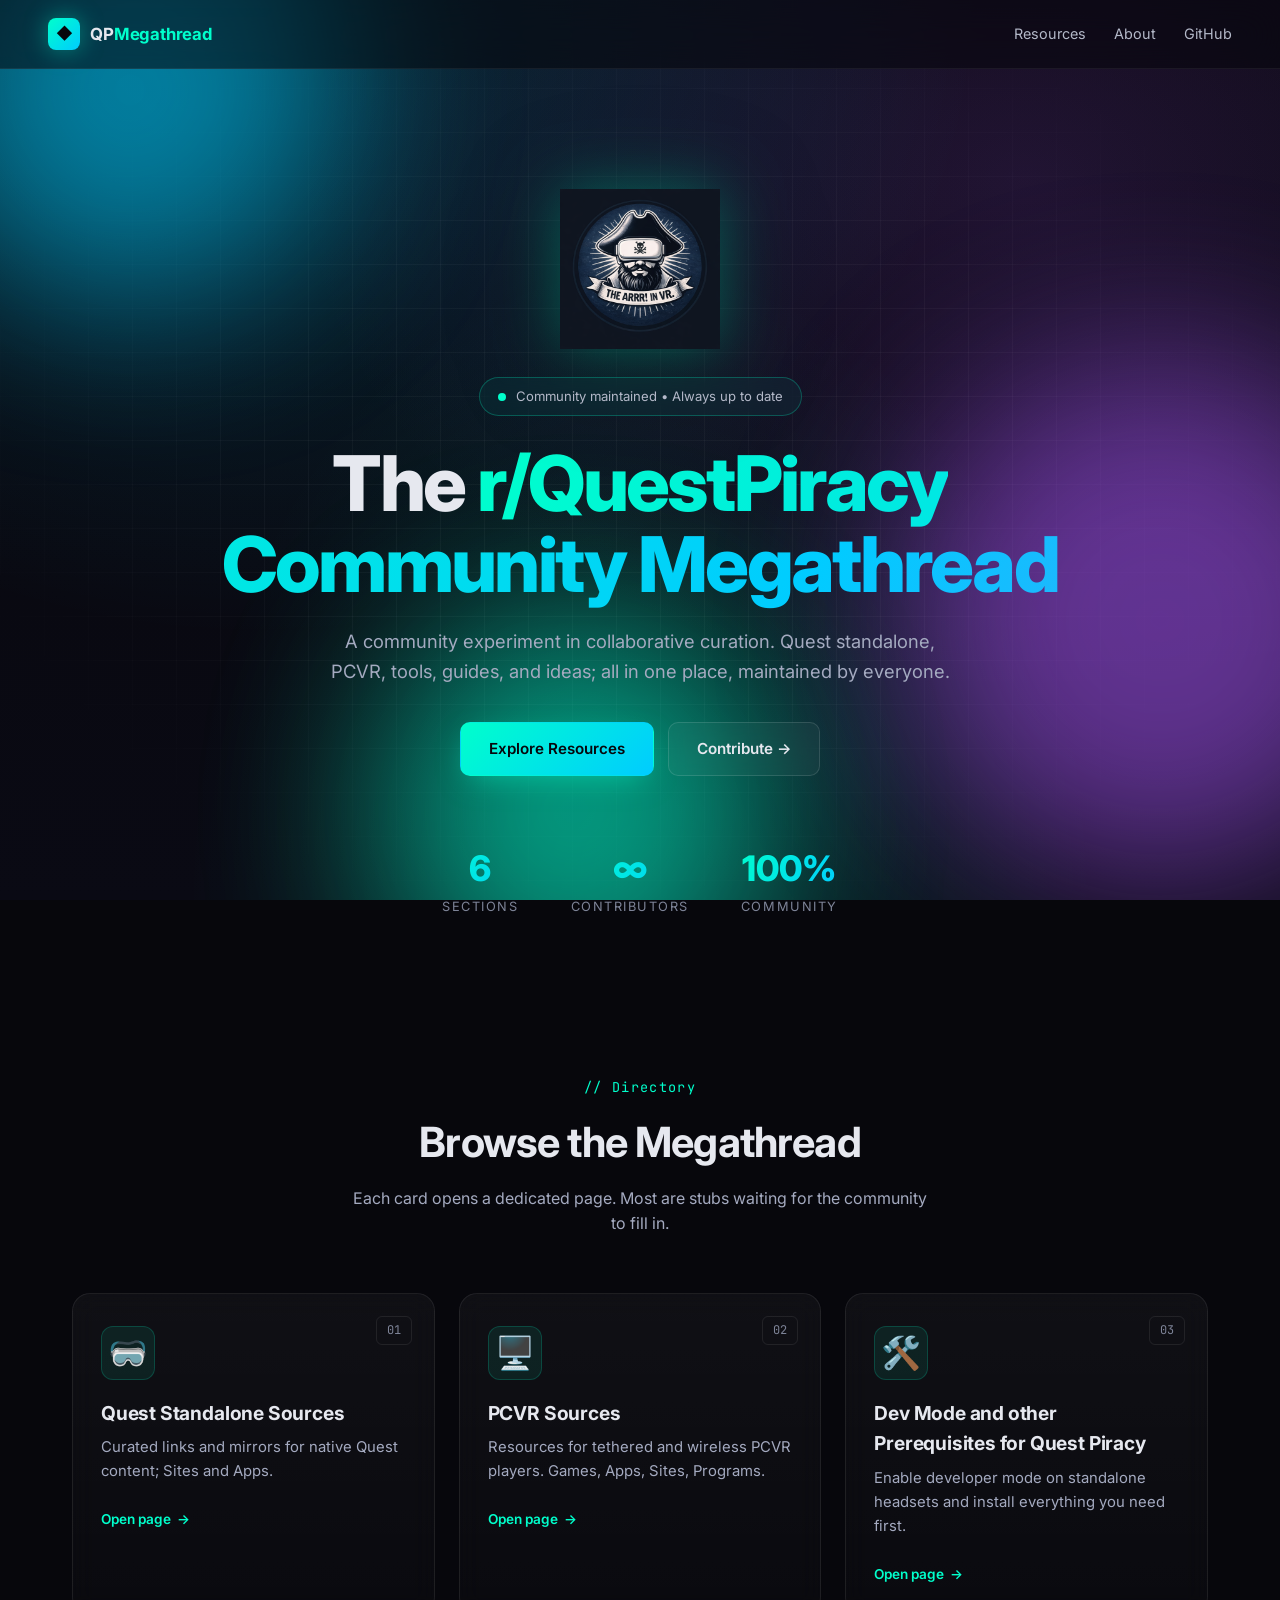
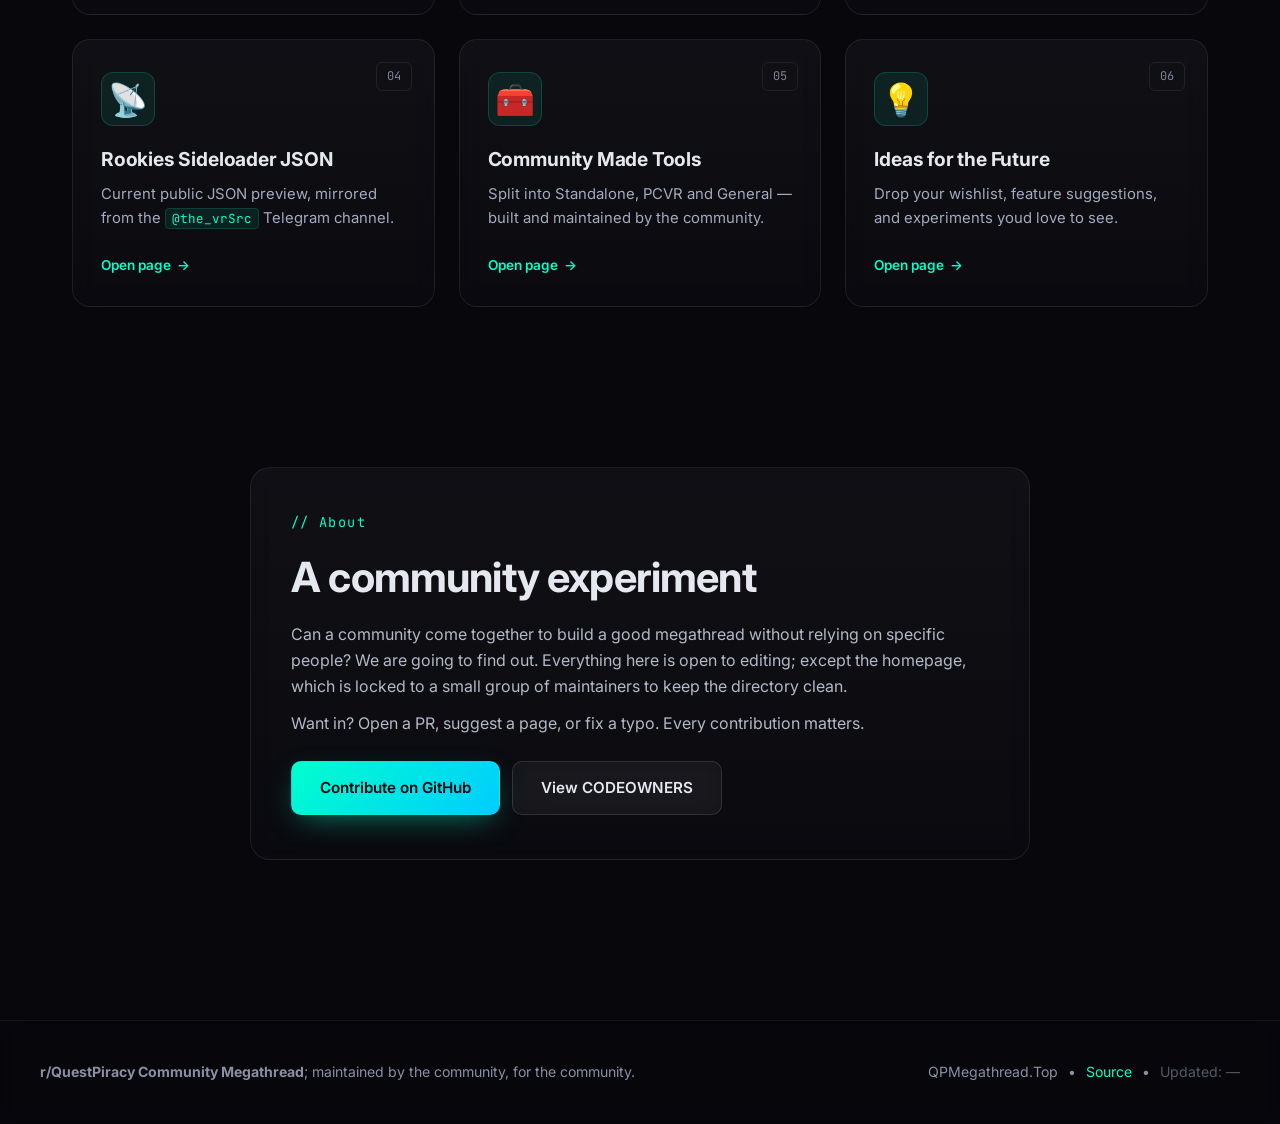
==== index.html @ a5ccd973 "Restore spinning brand icon, move logo to hero - Keep the ◆ brand-icon in the navbar across all page" ====
<!DOCTYPE html>
<html lang="en">
<head>
    <meta charset="UTF-8">
    <meta name="viewport" content="width=device-width, initial-scale=1.0">
    <title>r/QuestPiracy Community Megathread</title>
    <meta name="description" content="A community-maintained r/QuestPiracy megathread for Quest VR headets; Standalone, PCVR resources, tools, and guides.">
    <link rel="icon" type="image/x-icon" href="assets/images/favicon.ico">
    <link rel="apple-touch-icon" href="assets/images/logo.png">
    <link rel="preconnect" href="https://fonts.googleapis.com">
    <link rel="preconnect" href="https://fonts.gstatic.com" crossorigin>
    <link href="https://fonts.googleapis.com/css2?family=Inter:wght@300;400;500;600;700;800&family=JetBrains+Mono:wght@400;600&display=swap" rel="stylesheet">
    <link rel="stylesheet" href="assets/css/style.css">
</head>
<body>

<!-- Animated background -->
<div class="bg-gradient"></div>
<div class="bg-grid"></div>
<div class="bg-orbs">
    <div class="orb orb-1"></div>
    <div class="orb orb-2"></div>
    <div class="orb orb-3"></div>
</div>

<!-- Navbar -->
<nav class="navbar">
    <a href="index.html" class="brand">
        <span class="brand-icon">◆</span>
        <span class="brand-text">QP<span class="brand-accent">Megathread</span></span>
    </a>
    <div class="nav-links">
        <a href="#resources">Resources</a>
        <a href="#about">About</a>
        <a href="https://github.com/KaladinDMP/QP-Megathread" target="_blank" rel="noopener">GitHub</a>
    </div>
</nav>

<!-- Hero -->
<header class="hero">
    <div class="hero-logo-wrap">
        <img src="assets/images/logo.png" alt="QP Megathread logo" class="hero-logo">
    </div>
    <div class="hero-badge">
        <span class="pulse-dot"></span>
        Community maintained &bull; Always up to date
    </div>
    <h1 class="hero-title">
        The <span class="gradient-text">r/QuestPiracy Community Megathread</span>
    </h1>
    <p class="hero-sub">
        A community experiment in collaborative curation. Quest standalone, PCVR, tools, guides, and ideas; all in one place, maintained by everyone.
    </p>
    <div class="hero-cta">
        <a href="#resources" class="btn btn-primary">Explore Resources</a>
        <a href="https://github.com/KaladinDMP/QP-Megathread" target="_blank" rel="noopener" class="btn btn-ghost">Contribute →</a>
    </div>
    <div class="hero-stats">
        <div class="stat"><div class="stat-num">6</div><div class="stat-label">Sections</div></div>
        <div class="stat"><div class="stat-num">∞</div><div class="stat-label">Contributors</div></div>
        <div class="stat"><div class="stat-num">100%</div><div class="stat-label">Community</div></div>
    </div>
</header>

<!-- Resources grid -->
<section id="resources" class="section">
    <div class="section-head">
        <div class="section-kicker">// Directory</div>
        <h2 class="section-title">Browse the Megathread</h2>
        <p class="section-sub">Each card opens a dedicated page. Most are stubs waiting for the community to fill in.</p>
    </div>

    <div class="card-grid">
        <a href="pages/quest-standalone.html" class="card" style="--i:1">
            <div class="card-glow"></div>
            <div class="card-icon">🥽</div>
            <div class="card-tag">01</div>
            <h3 class="card-title">Quest Standalone Sources</h3>
            <p class="card-desc">Curated links and mirrors for native Quest content; Sites and Apps.</p>
            <div class="card-cta">Open page <span class="arrow">→</span></div>
        </a>

        <a href="pages/pcvr.html" class="card" style="--i:2">
            <div class="card-glow"></div>
            <div class="card-icon">🖥️</div>
            <div class="card-tag">02</div>
            <h3 class="card-title">PCVR Sources</h3>
            <p class="card-desc">Resources for tethered and wireless PCVR players. Games, Apps, Sites, Programs.</p>
            <div class="card-cta">Open page <span class="arrow">→</span></div>
        </a>

        <a href="pages/dev-mode.html" class="card" style="--i:3">
            <div class="card-glow"></div>
            <div class="card-icon">🛠️</div>
            <div class="card-tag">03</div>
            <h3 class="card-title">Dev Mode and other Prerequisites for Quest Piracy</h3>
            <p class="card-desc">Enable developer mode on standalone headsets and install everything you need first.</p>
            <div class="card-cta">Open page <span class="arrow">→</span></div>
        </a>

        <a href="pages/rookies-json.html" class="card" style="--i:4">
            <div class="card-glow"></div>
            <div class="card-icon">📡</div>
            <div class="card-tag">04</div>
            <h3 class="card-title">Rookies Sideloader JSON</h3>
            <p class="card-desc">Current public JSON preview, mirrored from the <code>@the_vrSrc</code> Telegram channel.</p>
            <div class="card-cta">Open page <span class="arrow">→</span></div>
        </a>

        <a href="pages/tools.html" class="card" style="--i:5">
            <div class="card-glow"></div>
            <div class="card-icon">🧰</div>
            <div class="card-tag">05</div>
            <h3 class="card-title">Community Made Tools</h3>
            <p class="card-desc">Split into Standalone, PCVR and General &mdash; built and maintained by the community.</p>
            <div class="card-cta">Open page <span class="arrow">→</span></div>
        </a>

        <a href="pages/ideas.html" class="card" style="--i:6">
            <div class="card-glow"></div>
            <div class="card-icon">💡</div>
            <div class="card-tag">06</div>
            <h3 class="card-title">Ideas for the Future</h3>
            <p class="card-desc">Drop your wishlist, feature suggestions, and experiments youd love to see.</p>
            <div class="card-cta">Open page <span class="arrow">→</span></div>
        </a>
    </div>
</section>

<!-- About -->
<section id="about" class="section">
    <div class="about-wrap">
        <div class="about-card">
            <div class="section-kicker">// About</div>
            <h2 class="section-title">A community experiment</h2>
            <p>
                Can a community come together to build a good megathread without relying on specific people? We are going to find out.
                Everything here is open to editing; except the homepage, which is locked to a small group of maintainers to keep the directory clean.
            </p>
            <p>
                Want in? Open a PR, suggest a page, or fix a typo. Every contribution matters.
            </p>
            <div class="about-actions">
                <a href="https://github.com/KaladinDMP/QP-Megathread" target="_blank" rel="noopener" class="btn btn-primary">Contribute on GitHub</a>
                <a href="https://github.com/KaladinDMP/QP-Megathread/blob/main/.github/CODEOWNERS" target="_blank" rel="noopener" class="btn btn-ghost">View CODEOWNERS</a>
            </div>
        </div>
    </div>
</section>

<footer class="footer">
    <div class="footer-inner">
        <div>
            <strong>r/QuestPiracy Community Megathread</strong>; maintained by the community, for the community.
        </div>
        <div class="footer-meta">
            <span>QPMegathread.Top</span>
            <span>&bull;</span>
            <a href="https://github.com/KaladinDMP/QP-Megathread" target="_blank" rel="noopener">Source</a>
            <span>&bull;</span>
            <span id="last-updated" style="opacity:0.6;">Updated: —</span>
        </div>
    </div>
</footer>

<script src="assets/js/main.js"></script>
</body>
</html>
---- assets/css/style.css ----
/* ---------- Reset & base ---------- */
*,*::before,*::after { box-sizing: border-box; }
html { scroll-behavior: smooth; }
body {
    margin: 0;
    font-family: 'Inter', system-ui, -apple-system, sans-serif;
    background: #07070c;
    color: #e6e8ef;
    line-height: 1.6;
    overflow-x: hidden;
    min-height: 100vh;
}

code {
    font-family: 'JetBrains Mono', ui-monospace, monospace;
    background: rgba(0, 255, 204, 0.08);
    color: #00ffcc;
    padding: 1px 6px;
    border-radius: 4px;
    font-size: 0.85em;
    border: 1px solid rgba(0, 255, 204, 0.15);
}

a { color: inherit; text-decoration: none; }

/* ---------- Background ---------- */
.bg-gradient {
    position: fixed;
    inset: 0;
    z-index: -3;
    background:
        radial-gradient(ellipse at 20% 0%, rgba(0, 204, 255, 0.18), transparent 50%),
        radial-gradient(ellipse at 80% 20%, rgba(168, 85, 247, 0.16), transparent 50%),
        radial-gradient(ellipse at 50% 100%, rgba(0, 255, 204, 0.14), transparent 50%),
        linear-gradient(180deg, #07070c 0%, #0a0a14 100%);
    animation: bg-shift 18s ease-in-out infinite alternate;
}

@keyframes bg-shift {
    0%   { background-position: 0% 0%, 100% 0%, 50% 100%, 0 0; }
    100% { background-position: 10% 10%, 90% 15%, 55% 95%, 0 0; }
}

.bg-grid {
    position: fixed;
    inset: 0;
    z-index: -2;
    background-image:
        linear-gradient(rgba(255,255,255,0.035) 1px, transparent 1px),
        linear-gradient(90deg, rgba(255,255,255,0.035) 1px, transparent 1px);
    background-size: 44px 44px;
    mask-image: radial-gradient(ellipse at center, black 40%, transparent 80%);
    -webkit-mask-image: radial-gradient(ellipse at center, black 40%, transparent 80%);
}

.bg-orbs { position: fixed; inset: 0; z-index: -1; pointer-events: none; overflow: hidden; }
.orb {
    position: absolute;
    border-radius: 50%;
    filter: blur(90px);
    opacity: 0.55;
    will-change: transform;
}
.orb-1 { width: 420px; height: 420px; top: -120px; left: -80px; background: #00ccff; animation: float 14s ease-in-out infinite; }
.orb-2 { width: 520px; height: 520px; top: 40%;    right: -140px; background: #a855f7; animation: float 17s ease-in-out infinite reverse; }
.orb-3 { width: 380px; height: 380px; bottom: -100px; left: 30%;  background: #00ffcc; animation: float 20s ease-in-out infinite; }

@keyframes float {
    0%,100% { transform: translate(0,0) scale(1); }
    50%     { transform: translate(40px,-30px) scale(1.08); }
}

/* ---------- Navbar ---------- */
.navbar {
    position: sticky;
    top: 0;
    z-index: 50;
    display: flex;
    align-items: center;
    justify-content: space-between;
    padding: 18px 48px;
    backdrop-filter: blur(18px);
    -webkit-backdrop-filter: blur(18px);
    background: rgba(7, 7, 12, 0.55);
    border-bottom: 1px solid rgba(255,255,255,0.06);
    animation: slide-down 0.8s ease-out;
}

@keyframes slide-down {
    from { transform: translateY(-100%); opacity: 0; }
    to   { transform: translateY(0);     opacity: 1; }
}

.brand {
    display: flex;
    align-items: center;
    gap: 10px;
    font-weight: 700;
    font-size: 1.05rem;
    letter-spacing: -0.01em;
}
.brand-icon {
    display: inline-flex;
    align-items: center;
    justify-content: center;
    width: 32px; height: 32px;
    background: linear-gradient(135deg, #00ffcc, #00ccff);
    color: #07070c;
    border-radius: 8px;
    font-size: 16px;
    box-shadow: 0 0 24px rgba(0, 255, 204, 0.4);
    animation: spin-slow 12s linear infinite;
}
@keyframes spin-slow { from { transform: rotate(0deg); } to { transform: rotate(360deg); } }

/* Hero logo (big, centred, floating above the title) */
.hero-logo-wrap {
    display: flex;
    justify-content: center;
    margin-bottom: 28px;
    animation: fade-up 1s ease-out;
}
.hero-logo {
    width: clamp(110px, 18vw, 160px);
    height: auto;
    object-fit: contain;
    filter:
        drop-shadow(0 0 32px rgba(0, 255, 204, 0.35))
        drop-shadow(0 12px 40px rgba(0, 0, 0, 0.5));
    animation: hero-float 6s ease-in-out infinite;
    transition: transform 0.5s ease, filter 0.5s ease;
}
.hero-logo:hover {
    transform: scale(1.06) rotate(-2deg);
    filter:
        drop-shadow(0 0 48px rgba(0, 255, 204, 0.55))
        drop-shadow(0 16px 48px rgba(0, 0, 0, 0.55));
}
@keyframes hero-float {
    0%,100% { transform: translateY(0); }
    50%     { transform: translateY(-10px); }
}

.brand-accent { color: #00ffcc; }

.nav-links { display: flex; gap: 28px; }
.nav-links a {
    font-size: 0.9rem;
    color: #b4b9c9;
    position: relative;
    transition: color 0.25s ease;
}
.nav-links a::after {
    content: '';
    position: absolute;
    left: 0; bottom: -4px;
    width: 0; height: 2px;
    background: linear-gradient(90deg, #00ffcc, #00ccff);
    transition: width 0.3s ease;
}
.nav-links a:hover { color: #fff; }
.nav-links a:hover::after { width: 100%; }

/* ---------- Hero ---------- */
.hero {
    max-width: 1040px;
    margin: 0 auto;
    padding: 120px 32px 80px;
    text-align: center;
    animation: fade-up 1s ease-out;
}

@keyframes fade-up {
    from { opacity: 0; transform: translateY(30px); }
    to   { opacity: 1; transform: translateY(0); }
}

.hero-badge {
    display: inline-flex;
    align-items: center;
    gap: 10px;
    padding: 8px 18px;
    border: 1px solid rgba(0, 255, 204, 0.25);
    border-radius: 999px;
    font-size: 0.82rem;
    color: #b4b9c9;
    background: rgba(0, 255, 204, 0.05);
    margin-bottom: 28px;
    backdrop-filter: blur(10px);
}
.pulse-dot {
    width: 8px; height: 8px;
    border-radius: 50%;
    background: #00ffcc;
    box-shadow: 0 0 0 0 rgba(0, 255, 204, 0.7);
    animation: pulse 2s infinite;
}
@keyframes pulse {
    0%   { box-shadow: 0 0 0 0   rgba(0, 255, 204, 0.7); }
    70%  { box-shadow: 0 0 0 12px rgba(0, 255, 204, 0); }
    100% { box-shadow: 0 0 0 0   rgba(0, 255, 204, 0); }
}

.hero-title {
    font-size: clamp(2.6rem, 6vw, 4.8rem);
    font-weight: 800;
    letter-spacing: -0.035em;
    line-height: 1.05;
    margin: 0 0 22px;
}
.gradient-text {
    background: linear-gradient(120deg, #00ffcc 0%, #00ccff 40%, #a855f7 100%);
    background-size: 200% 200%;
    -webkit-background-clip: text;
    background-clip: text;
    color: transparent;
    animation: gradient-shift 6s ease-in-out infinite;
}
@keyframes gradient-shift {
    0%,100% { background-position: 0% 50%; }
    50%     { background-position: 100% 50%; }
}

.hero-sub {
    font-size: 1.15rem;
    color: #a4aac0;
    max-width: 640px;
    margin: 0 auto 36px;
}

.hero-cta {
    display: flex;
    gap: 14px;
    justify-content: center;
    flex-wrap: wrap;
    margin-bottom: 64px;
}

.btn {
    display: inline-flex;
    align-items: center;
    gap: 8px;
    padding: 14px 28px;
    border-radius: 10px;
    font-weight: 600;
    font-size: 0.95rem;
    transition: transform 0.25s ease, box-shadow 0.25s ease, background 0.25s ease;
    cursor: pointer;
    border: 1px solid transparent;
}
.btn-primary {
    background: linear-gradient(135deg, #00ffcc, #00ccff);
    color: #07070c;
    box-shadow: 0 10px 30px -10px rgba(0, 255, 204, 0.5);
}
.btn-primary:hover { transform: translateY(-2px); box-shadow: 0 18px 44px -10px rgba(0, 255, 204, 0.65); }
.btn-ghost {
    background: rgba(255,255,255,0.04);
    color: #e6e8ef;
    border-color: rgba(255,255,255,0.12);
    backdrop-filter: blur(10px);
}
.btn-ghost:hover { background: rgba(255,255,255,0.08); transform: translateY(-2px); }

.hero-stats {
    display: flex;
    justify-content: center;
    gap: 52px;
    flex-wrap: wrap;
}
.stat-num {
    font-size: 2.2rem;
    font-weight: 800;
    background: linear-gradient(120deg, #00ffcc, #00ccff);
    -webkit-background-clip: text;
    background-clip: text;
    color: transparent;
}
.stat-label {
    font-size: 0.8rem;
    color: #7e8498;
    text-transform: uppercase;
    letter-spacing: 0.12em;
}

/* ---------- Sections ---------- */
.section {
    max-width: 1200px;
    margin: 0 auto;
    padding: 80px 32px;
}
.section-head { text-align: center; margin-bottom: 56px; }
.section-kicker {
    font-family: 'JetBrains Mono', monospace;
    color: #00ffcc;
    font-size: 0.85rem;
    letter-spacing: 0.1em;
    margin-bottom: 10px;
}
.section-title {
    font-size: clamp(1.8rem, 3.5vw, 2.6rem);
    font-weight: 700;
    letter-spacing: -0.02em;
    margin: 0 0 10px;
}
.section-sub {
    color: #a4aac0;
    max-width: 580px;
    margin: 0 auto;
}

/* ---------- Card grid ---------- */
.card-grid {
    display: grid;
    grid-template-columns: repeat(auto-fit, minmax(300px, 1fr));
    gap: 24px;
}

.card {
    position: relative;
    padding: 32px 28px 28px;
    border-radius: 18px;
    background: linear-gradient(180deg, rgba(255,255,255,0.04), rgba(255,255,255,0.015));
    border: 1px solid rgba(255,255,255,0.08);
    overflow: hidden;
    transition: transform 0.4s cubic-bezier(.2,.8,.2,1), border-color 0.3s ease;
    opacity: 0;
    transform: translateY(24px);
    animation: card-in 0.7s cubic-bezier(.2,.8,.2,1) forwards;
    animation-delay: calc(var(--i, 1) * 80ms);
    backdrop-filter: blur(12px);
}
@keyframes card-in { to { opacity: 1; transform: translateY(0); } }

.card::before {
    content: '';
    position: absolute;
    inset: 0;
    padding: 1px;
    border-radius: inherit;
    background: linear-gradient(135deg, rgba(0,255,204,0.4), transparent 40%, rgba(168,85,247,0.4));
    -webkit-mask: linear-gradient(#fff 0 0) content-box, linear-gradient(#fff 0 0);
    mask: linear-gradient(#fff 0 0) content-box, linear-gradient(#fff 0 0);
    -webkit-mask-composite: xor;
    mask-composite: exclude;
    opacity: 0;
    transition: opacity 0.3s ease;
    pointer-events: none;
}
.card:hover { transform: translateY(-6px); }
.card:hover::before { opacity: 1; }

.card-glow {
    position: absolute;
    top: -60%; left: -60%;
    width: 220%; height: 220%;
    background: radial-gradient(circle, rgba(0, 255, 204, 0.12), transparent 40%);
    opacity: 0;
    transition: opacity 0.4s ease;
    pointer-events: none;
}
.card:hover .card-glow { opacity: 1; }

.card-icon {
    font-size: 2rem;
    margin-bottom: 18px;
    display: inline-flex;
    align-items: center;
    justify-content: center;
    width: 54px; height: 54px;
    border-radius: 12px;
    background: rgba(0, 255, 204, 0.08);
    border: 1px solid rgba(0, 255, 204, 0.18);
    transition: transform 0.4s ease;
}
.card:hover .card-icon { transform: rotate(-5deg) scale(1.05); }

.card-tag {
    position: absolute;
    top: 22px; right: 22px;
    font-family: 'JetBrains Mono', monospace;
    font-size: 0.75rem;
    color: #7e8498;
    padding: 4px 10px;
    border: 1px solid rgba(255,255,255,0.08);
    border-radius: 6px;
}

.card-title {
    font-size: 1.2rem;
    font-weight: 700;
    margin: 0 0 8px;
    letter-spacing: -0.01em;
}
.card-desc {
    color: #a4aac0;
    font-size: 0.93rem;
    margin: 0 0 22px;
    min-height: 46px;
}
.card-cta {
    font-size: 0.85rem;
    font-weight: 600;
    color: #00ffcc;
    display: inline-flex;
    align-items: center;
    gap: 6px;
}
.arrow { transition: transform 0.3s ease; display: inline-block; }
.card:hover .arrow { transform: translateX(5px); }

/* ---------- About ---------- */
.about-wrap { display: flex; justify-content: center; }
.about-card {
    max-width: 780px;
    padding: 44px 40px;
    border-radius: 20px;
    background: linear-gradient(180deg, rgba(255,255,255,0.04), rgba(255,255,255,0.015));
    border: 1px solid rgba(255,255,255,0.08);
    backdrop-filter: blur(12px);
}
.about-card p { color: #b4b9c9; margin: 12px 0; }
.about-actions { display: flex; gap: 12px; flex-wrap: wrap; margin-top: 24px; }

/* ---------- Footer ---------- */
.footer {
    margin-top: 80px;
    padding: 40px 32px;
    border-top: 1px solid rgba(255,255,255,0.06);
    background: rgba(7,7,12,0.4);
    backdrop-filter: blur(8px);
}
.footer-inner {
    max-width: 1200px;
    margin: 0 auto;
    display: flex;
    justify-content: space-between;
    gap: 20px;
    flex-wrap: wrap;
    color: #8a90a4;
    font-size: 0.88rem;
}
.footer-meta { display: flex; gap: 10px; }
.footer-meta a { color: #00ffcc; }
.footer-meta a:hover { text-decoration: underline; }

/* ---------- Page template (subpages) ---------- */
.page-hero {
    max-width: 900px;
    margin: 0 auto;
    padding: 100px 32px 40px;
    text-align: center;
    animation: fade-up 0.8s ease-out;
}
.page-hero h1 {
    font-size: clamp(2.2rem, 5vw, 3.6rem);
    font-weight: 800;
    letter-spacing: -0.03em;
    margin: 14px 0 16px;
}
.page-hero p { color: #a4aac0; max-width: 640px; margin: 0 auto; font-size: 1.05rem; }

.breadcrumb {
    display: inline-flex;
    gap: 8px;
    font-size: 0.82rem;
    color: #7e8498;
    font-family: 'JetBrains Mono', monospace;
}
.breadcrumb a { color: #00ffcc; }
.breadcrumb a:hover { text-decoration: underline; }

.placeholder {
    max-width: 900px;
    margin: 20px auto 80px;
    padding: 0 32px;
}
.placeholder-box {
    border: 1px dashed rgba(255,255,255,0.14);
    border-radius: 16px;
    padding: 48px 32px;
    text-align: center;
    background: rgba(255,255,255,0.02);
    color: #8a90a4;
}
.placeholder-box strong { color: #e6e8ef; display: block; margin-bottom: 8px; font-size: 1.1rem; }

.subnav {
    display: flex;
    gap: 10px;
    flex-wrap: wrap;
    justify-content: center;
    margin: 16px 0 40px;
}
.subnav a {
    padding: 8px 16px;
    border-radius: 8px;
    font-size: 0.85rem;
    background: rgba(255,255,255,0.04);
    border: 1px solid rgba(255,255,255,0.08);
    color: #b4b9c9;
    transition: all 0.25s ease;
}
.subnav a:hover { background: rgba(0,255,204,0.08); border-color: rgba(0,255,204,0.3); color: #fff; }

/* ---------- Telegram embed (rookies page) ---------- */
.tg-wrap {
    max-width: 900px;
    margin: 0 auto 80px;
    padding: 0 32px;
}
.tg-frame {
    width: 100%;
    height: 620px;
    border-radius: 16px;
    border: 1px solid rgba(255,255,255,0.08);
    background: #17212b;
    overflow: hidden;
}
.tg-frame iframe { width: 100%; height: 100%; border: 0; }
.tg-note {
    color: #8a90a4;
    font-size: 0.85rem;
    text-align: center;
    margin-top: 16px;
}

/* ---------- Responsive ---------- */
@media (max-width: 720px) {
    .navbar { padding: 14px 20px; }
    .nav-links { gap: 18px; }
    .nav-links a:nth-child(1) { display: none; }
    .hero { padding: 80px 20px 60px; }
    .hero-stats { gap: 36px; }
    .section { padding: 60px 20px; }
    .about-card { padding: 32px 24px; }
}

@media (prefers-reduced-motion: reduce) {
    *, *::before, *::after {
        animation-duration: 0.01ms !important;
        animation-iteration-count: 1 !important;
        transition-duration: 0.01ms !important;
    }
}
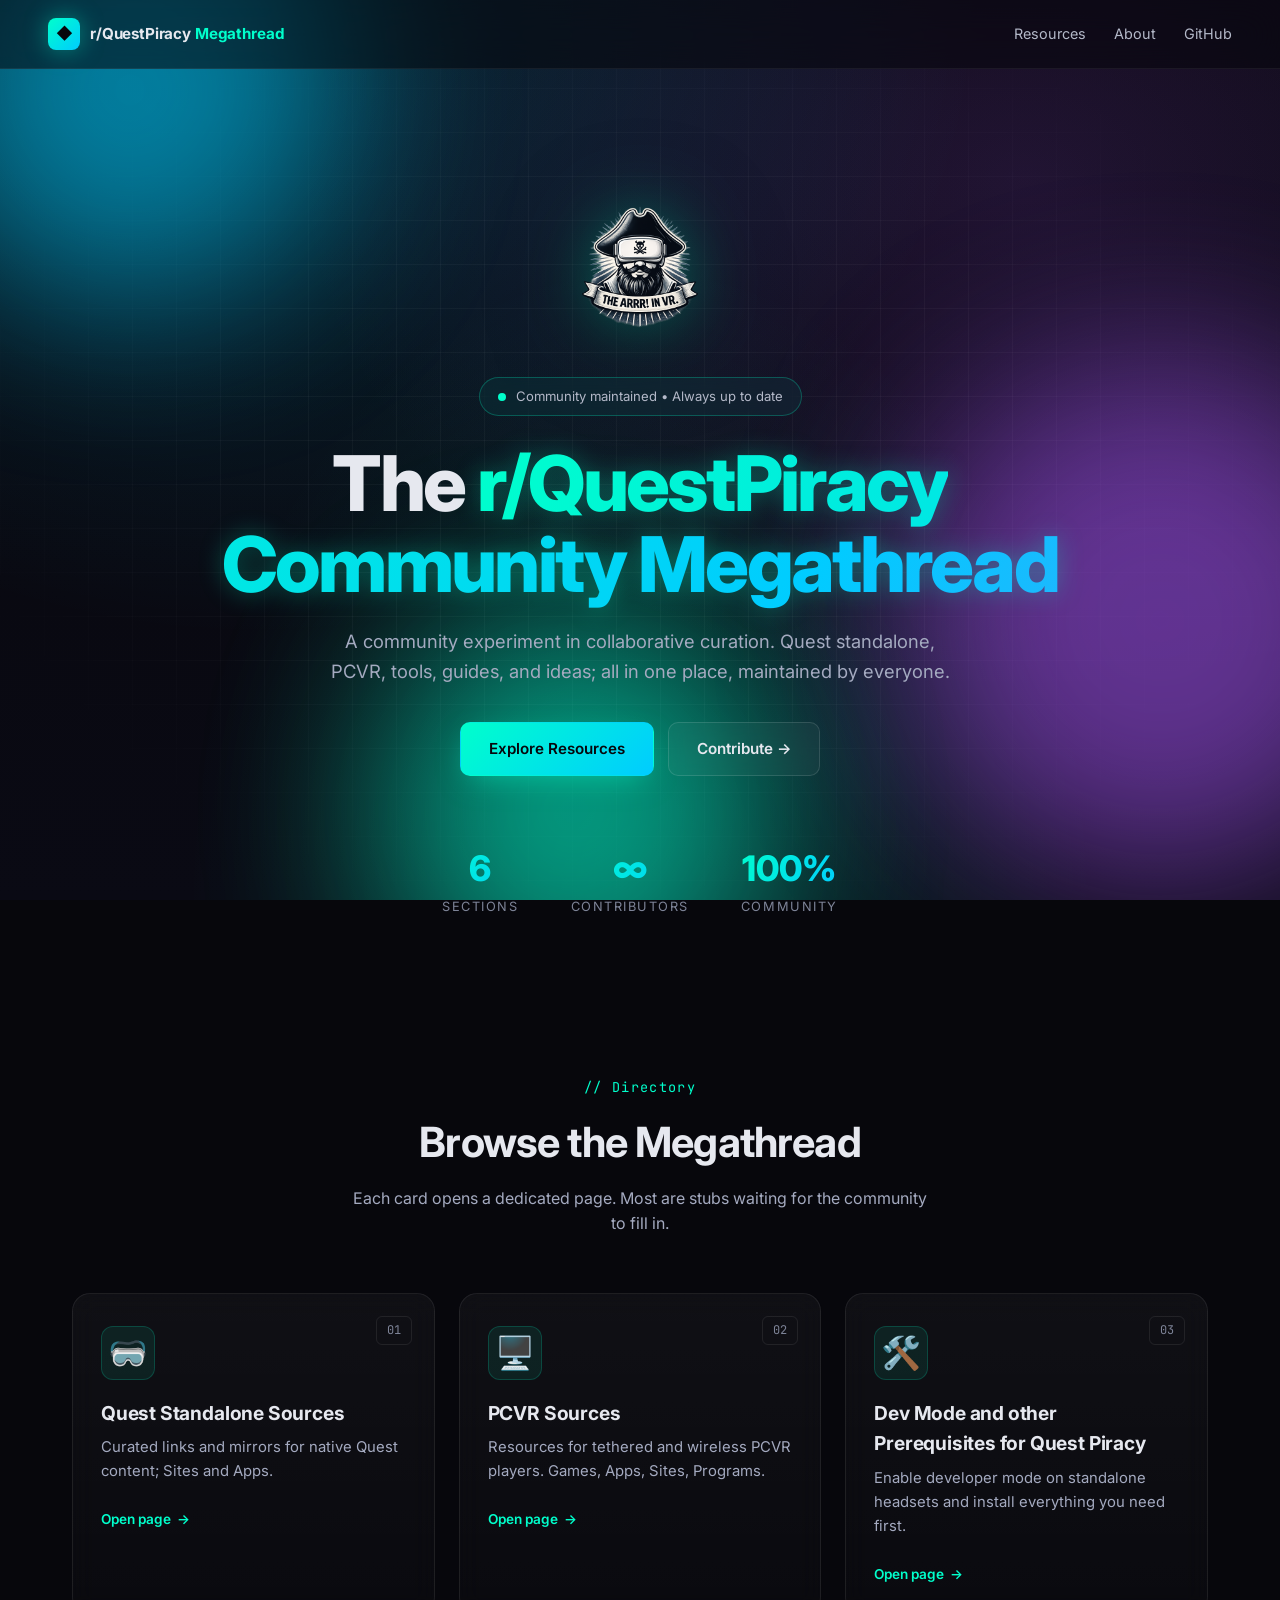
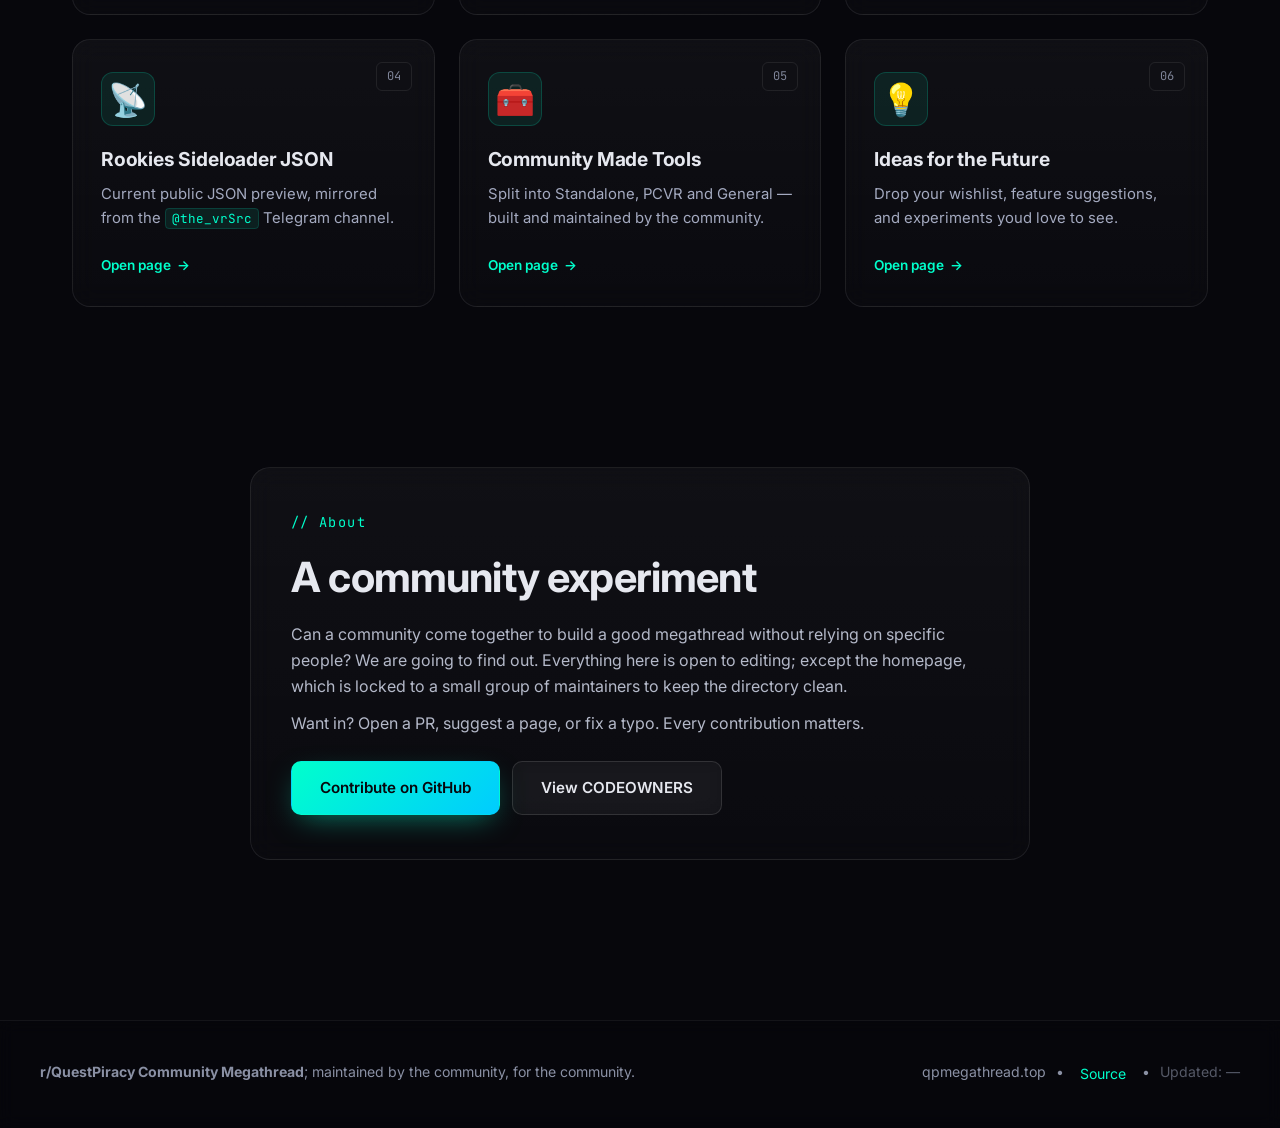
==== commit f6406e3b: "Rebrand to r/QuestPiracy Megathread, fix CSS, add visual polish Clean rebrand on top of current main" ====
--- a/index.html
+++ b/index.html
@@ -27,7 +27,7 @@
 <nav class="navbar">
     <a href="index.html" class="brand">
         <span class="brand-icon">◆</span>
-        <span class="brand-text">QP<span class="brand-accent">Megathread</span></span>
+        <span class="brand-text">r/QuestPiracy <span class="brand-accent">Megathread</span></span>
     </a>
     <div class="nav-links">
         <a href="#resources">Resources</a>
@@ -39,7 +39,7 @@
 <!-- Hero -->
 <header class="hero">
     <div class="hero-logo-wrap">
-        <img src="assets/images/logo.png" alt="QP Megathread logo" class="hero-logo">
+        <img src="assets/images/logo.png" alt="r/QuestPiracy Community Megathread" class="hero-logo">
     </div>
     <div class="hero-badge">
         <span class="pulse-dot"></span>
@@ -154,7 +154,7 @@
             <strong>r/QuestPiracy Community Megathread</strong>; maintained by the community, for the community.
         </div>
         <div class="footer-meta">
-            <span>QPMegathread.Top</span>
+            <span>qpmegathread.top</span>
             <span>&bull;</span>
             <a href="https://github.com/KaladinDMP/QP-Megathread" target="_blank" rel="noopener">Source</a>
             <span>&bull;</span>
--- a/assets/css/style.css
+++ b/assets/css/style.css
@@ -23,6 +23,38 @@
 
 a { color: inherit; text-decoration: none; }
 
+/* ---------- Pulsing / glowing links ---------- */
+.content-pill a,
+.placeholder-box a,
+.tg-note a,
+.about-card a:not(.btn) {
+    color: #00ffcc !important;
+    text-decoration: underline;
+    text-decoration-color: rgba(0, 255, 204, 0.4);
+    text-underline-offset: 3px;
+    position: relative;
+    padding: 2px 6px;
+    margin: -2px -6px;
+    border-radius: 6px;
+    background: rgba(0, 255, 204, 0.08);
+    transition: all 0.3s ease;
+    animation: link-glow 2.5s ease-in-out infinite;
+}
+.content-pill a:hover,
+.placeholder-box a:hover,
+.tg-note a:hover,
+.about-card a:not(.btn):hover {
+    color: #fff !important;
+    text-decoration-color: #fff;
+    background: rgba(0, 255, 204, 0.2);
+    box-shadow: 0 0 20px rgba(0, 255, 204, 0.4), 0 0 40px rgba(0, 255, 204, 0.15);
+    animation: none;
+}
+@keyframes link-glow {
+    0%, 100% { box-shadow: 0 0 8px rgba(0, 255, 204, 0.2); }
+    50%      { box-shadow: 0 0 18px rgba(0, 255, 204, 0.45), 0 0 36px rgba(0, 255, 204, 0.15); }
+}
+
 /* ---------- Background ---------- */
 .bg-gradient {
     position: fixed;
@@ -96,8 +128,9 @@
     align-items: center;
     gap: 10px;
     font-weight: 700;
-    font-size: 1.05rem;
+    font-size: clamp(0.78rem, 2.2vw, 0.95rem);
     letter-spacing: -0.01em;
+    white-space: nowrap;
 }
 .brand-icon {
     display: inline-flex;
@@ -215,6 +248,7 @@
     background-clip: text;
     color: transparent;
     animation: gradient-shift 6s ease-in-out infinite;
+    filter: drop-shadow(0 0 12px rgba(0, 255, 204, 0.3));
 }
 @keyframes gradient-shift {
     0%,100% { background-position: 0% 50%; }
@@ -252,8 +286,17 @@
     background: linear-gradient(135deg, #00ffcc, #00ccff);
     color: #07070c;
     box-shadow: 0 10px 30px -10px rgba(0, 255, 204, 0.5);
-}
-.btn-primary:hover { transform: translateY(-2px); box-shadow: 0 18px 44px -10px rgba(0, 255, 204, 0.65); }
+    animation: btn-pulse 3s ease-in-out infinite;
+}
+.btn-primary:hover {
+    transform: translateY(-2px);
+    box-shadow: 0 18px 44px -10px rgba(0, 255, 204, 0.65);
+    animation: none;
+}
+@keyframes btn-pulse {
+    0%, 100% { box-shadow: 0 10px 30px -10px rgba(0, 255, 204, 0.5); }
+    50%      { box-shadow: 0 10px 40px -6px rgba(0, 255, 204, 0.7), 0 0 60px -10px rgba(0, 255, 204, 0.25); }
+}
 .btn-ghost {
     background: rgba(255,255,255,0.04);
     color: #e6e8ef;
@@ -441,8 +484,17 @@
     font-size: 0.88rem;
 }
 .footer-meta { display: flex; gap: 10px; }
-.footer-meta a { color: #00ffcc; }
-.footer-meta a:hover { text-decoration: underline; }
+.footer-meta a {
+    color: #00ffcc;
+    animation: link-glow 2.5s ease-in-out infinite;
+    padding: 2px 6px;
+    border-radius: 6px;
+}
+.footer-meta a:hover {
+    text-decoration: underline;
+    animation: none;
+    box-shadow: 0 0 20px rgba(0, 255, 204, 0.35);
+}
 
 /* ---------- Page template (subpages) ---------- */
 .page-hero {
@@ -457,6 +509,11 @@
     font-weight: 800;
     letter-spacing: -0.03em;
     margin: 14px 0 16px;
+    animation: title-glow 3s ease-in-out infinite;
+}
+@keyframes title-glow {
+    0%, 100% { text-shadow: 0 0 10px rgba(0, 255, 204, 0.15), 0 0 30px rgba(0, 255, 204, 0.05); }
+    50%      { text-shadow: 0 0 20px rgba(0, 255, 204, 0.4), 0 0 50px rgba(0, 255, 204, 0.15), 0 0 80px rgba(168, 85, 247, 0.1); }
 }
 .page-hero p { color: #a4aac0; max-width: 640px; margin: 0 auto; font-size: 1.05rem; }
 
@@ -503,37 +560,127 @@
 }
 .subnav a:hover { background: rgba(0,255,204,0.08); border-color: rgba(0,255,204,0.3); color: #fff; }
 
-/* ---------- Telegram embed (rookies page) ---------- */
+/* ---------- Telegram link-out card (rookies page) ---------- */
 .tg-wrap {
+    max-width: 760px;
+    margin: 20px auto 60px;
+    padding: 0 32px;
+}
+.tg-embed {
+    border-radius: 16px;
+    overflow: hidden;
+    animation: fade-up 0.8s ease-out;
+}
+.tg-note {
+    text-align: center;
+    color: #7e8498;
+    font-size: 0.88rem;
+    margin-top: 16px;
+}
+
+/* ---------- Content pill (centred card, left-aligned text) ---------- */
+.content-pill-wrap {
     max-width: 900px;
-    margin: 0 auto 80px;
+    margin: 20px auto 80px;
     padding: 0 32px;
-}
-.tg-frame {
+    display: flex;
+    justify-content: center;
+}
+.content-pill {
     width: 100%;
-    height: 620px;
-    border-radius: 16px;
-    border: 1px solid rgba(255,255,255,0.08);
-    background: #17212b;
+    padding: 48px 44px;
+    border-radius: 24px;
+    background:
+        linear-gradient(180deg, rgba(255,255,255,0.06), rgba(255,255,255,0.02)),
+        rgba(10, 10, 22, 0.85);
+    border: 1px solid rgba(255,255,255,0.12);
+    backdrop-filter: blur(20px);
+    -webkit-backdrop-filter: blur(20px);
+    text-align: left;
+    animation: fade-up 0.8s ease-out;
+    position: relative;
     overflow: hidden;
-}
-.tg-frame iframe { width: 100%; height: 100%; border: 0; }
-.tg-note {
-    color: #8a90a4;
+    box-shadow: 0 8px 40px rgba(0, 0, 0, 0.4), 0 0 60px rgba(0, 255, 204, 0.04);
+}
+.content-pill::before {
+    content: '';
+    position: absolute;
+    inset: -1px;
+    border-radius: inherit;
+    padding: 1px;
+    background: linear-gradient(135deg, rgba(0,255,204,0.35), transparent 50%, rgba(168,85,247,0.25));
+    -webkit-mask: linear-gradient(#fff 0 0) content-box, linear-gradient(#fff 0 0);
+    mask: linear-gradient(#fff 0 0) content-box, linear-gradient(#fff 0 0);
+    -webkit-mask-composite: xor;
+    mask-composite: exclude;
+    pointer-events: none;
+}
+.content-pill p {
+    color: #b4b9c9;
+    font-size: 0.95rem;
+    margin: 0 0 18px;
+    line-height: 1.7;
+}
+
+/* Content inside pills — sections, lists, blockquotes */
+.content-pill section {
+    margin-bottom: 32px;
+}
+.content-pill section:last-child { margin-bottom: 0; }
+.content-pill h3 {
+    font-size: 1.3rem;
+    font-weight: 700;
+    letter-spacing: -0.01em;
+    margin: 0 0 16px;
+    color: #e6e8ef;
+    padding-bottom: 12px;
+    border-bottom: 1px solid rgba(255,255,255,0.08);
+}
+.content-pill ul {
+    list-style: none;
+    padding: 0;
+    margin: 0 0 18px;
+}
+.content-pill ul li {
+    position: relative;
+    padding: 8px 0 8px 20px;
+    color: #b4b9c9;
+    font-size: 0.95rem;
+    line-height: 1.6;
+    border-bottom: 1px solid rgba(255,255,255,0.04);
+}
+.content-pill ul li:last-child { border-bottom: none; }
+.content-pill ul li::before {
+    content: '▸';
+    position: absolute;
+    left: 0;
+    color: #00ffcc;
     font-size: 0.85rem;
-    text-align: center;
-    margin-top: 16px;
+}
+.content-pill blockquote {
+    margin: 20px 0 0;
+    padding: 20px 24px;
+    border-left: 3px solid #00ffcc;
+    border-radius: 0 12px 12px 0;
+    background: rgba(0, 255, 204, 0.04);
+}
+.content-pill blockquote p {
+    margin: 0;
+    color: #a4aac0;
+    font-size: 0.9rem;
 }
 
 /* ---------- Responsive ---------- */
 @media (max-width: 720px) {
     .navbar { padding: 14px 20px; }
+    .brand { font-size: 0.72rem; }
     .nav-links { gap: 18px; }
     .nav-links a:nth-child(1) { display: none; }
     .hero { padding: 80px 20px 60px; }
     .hero-stats { gap: 36px; }
     .section { padding: 60px 20px; }
     .about-card { padding: 32px 24px; }
+    .content-pill { padding: 32px 24px; }
 }
 
 @media (prefers-reduced-motion: reduce) {
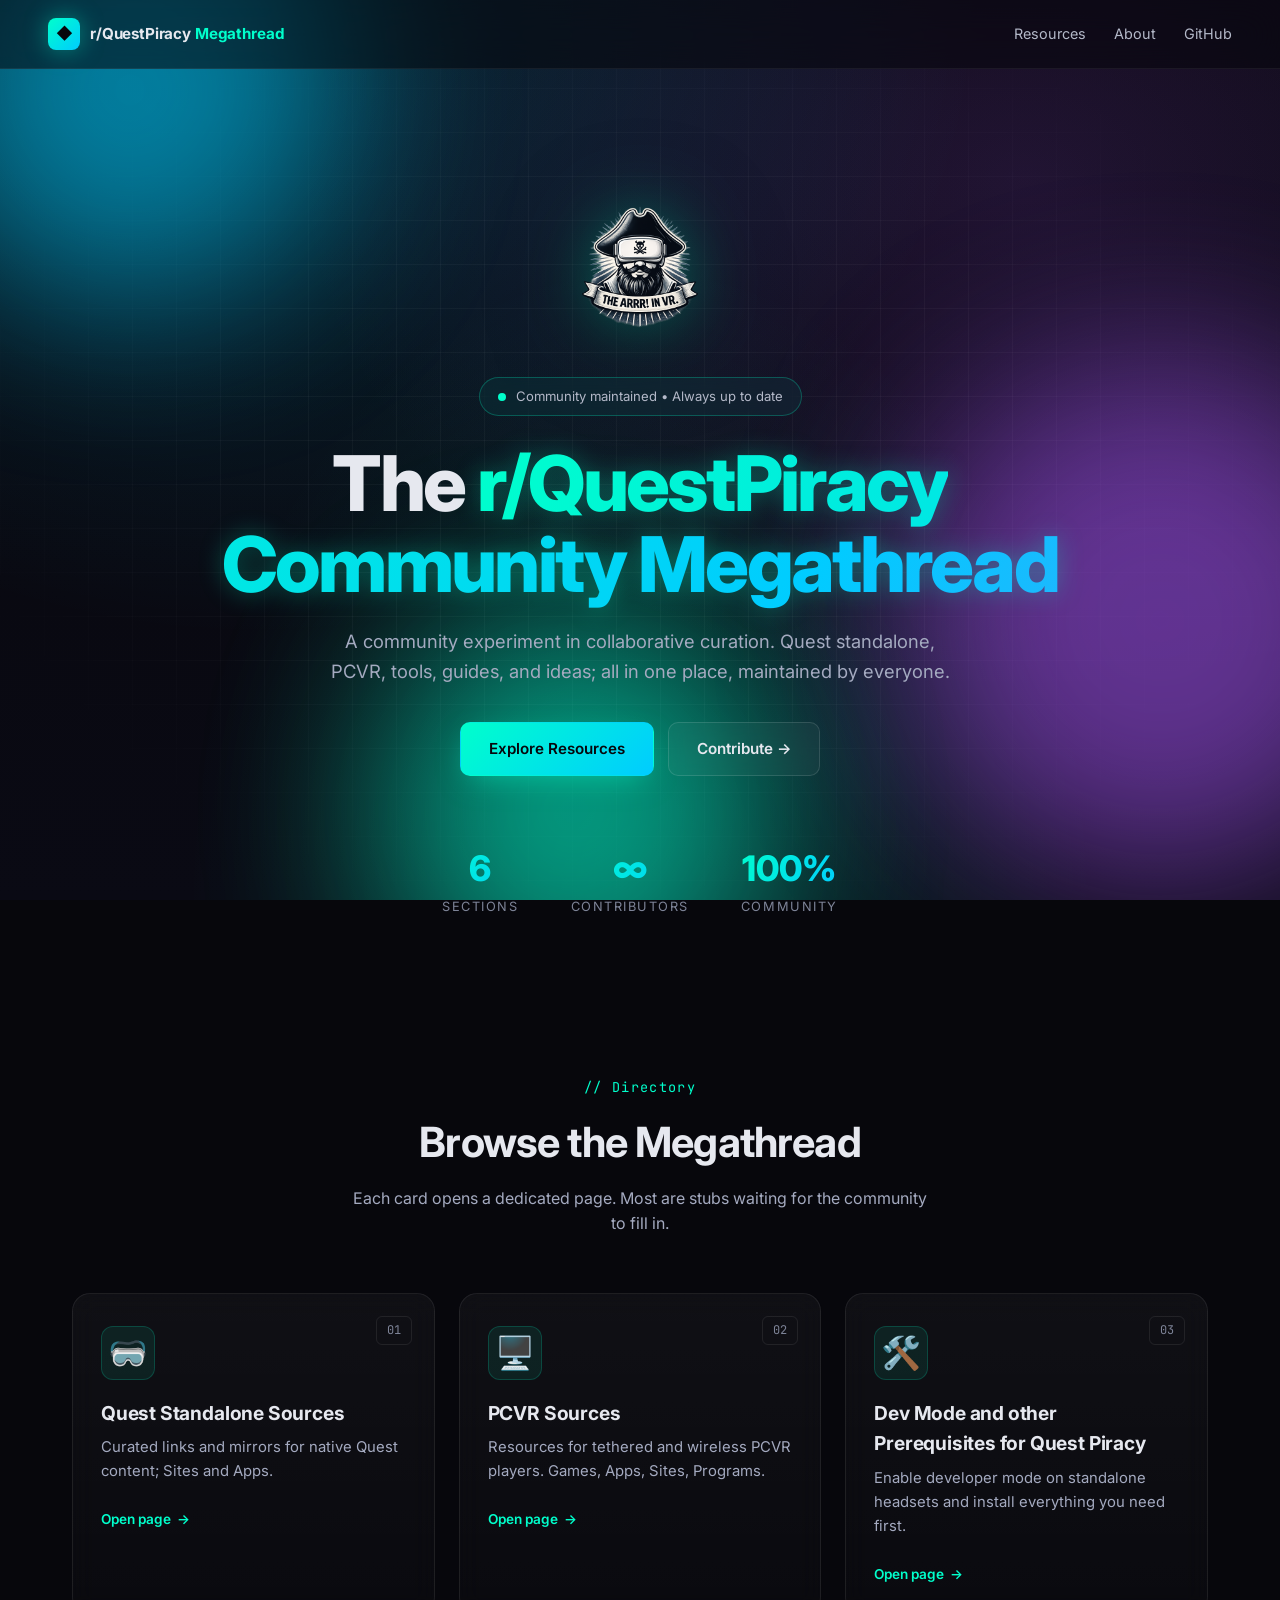
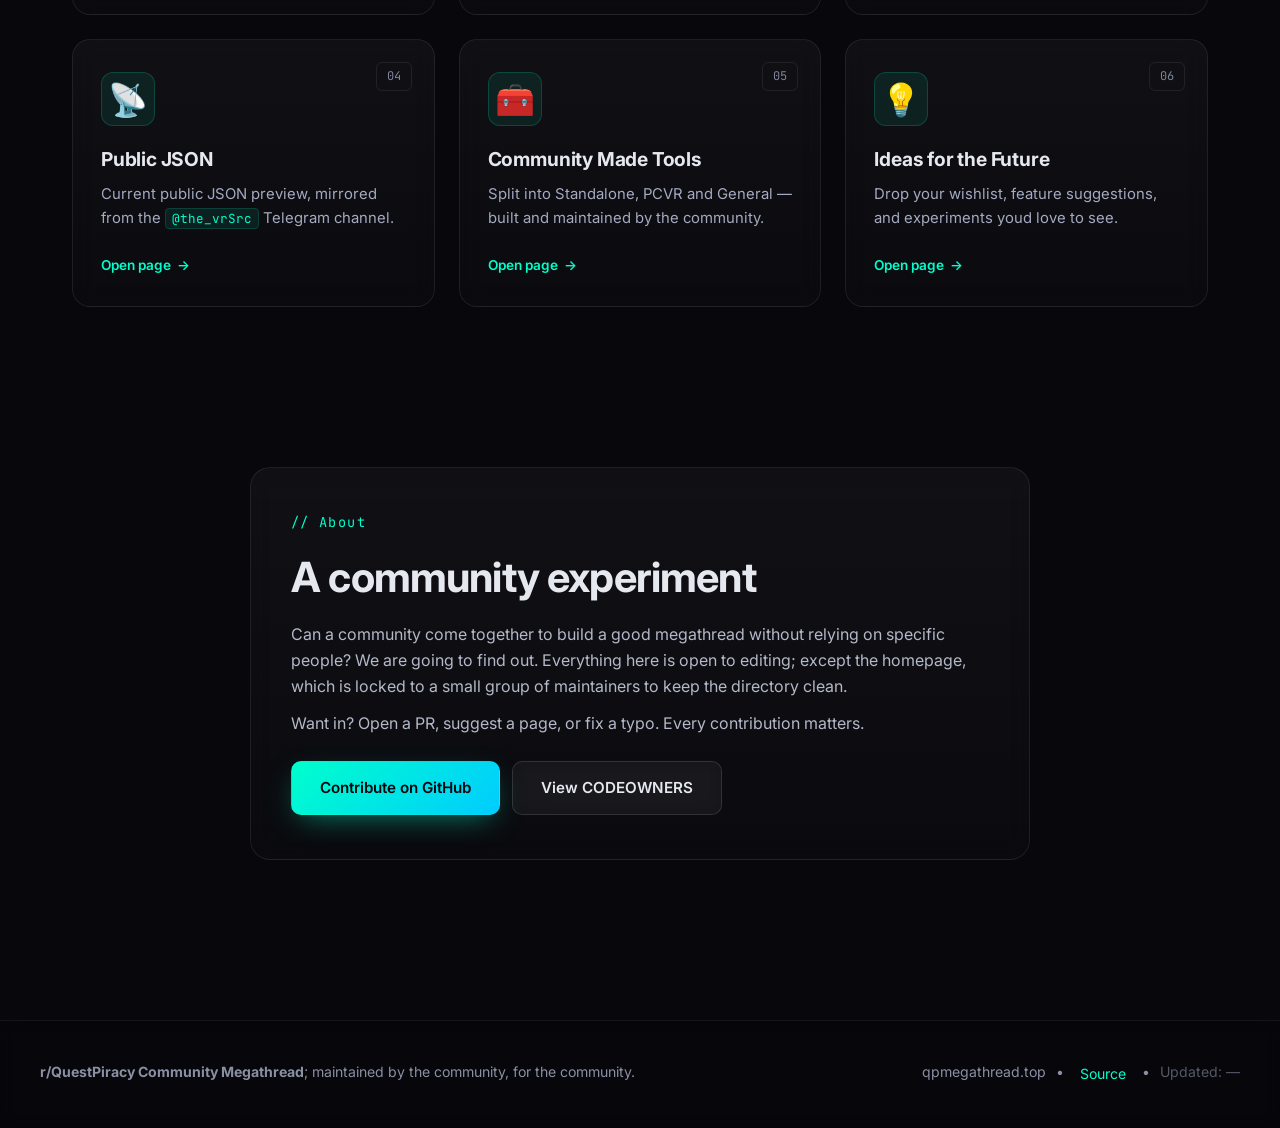
==== commit 39ad8f05: "Merge pull request #24 from KaladinDMP/KaladinDMP-patch-2 Update card title from 'Rookies Sideloader" ====
--- a/index.html
+++ b/index.html
@@ -98,11 +98,11 @@
             <div class="card-cta">Open page <span class="arrow">→</span></div>
         </a>
 
-        <a href="pages/rookies-json.html" class="card" style="--i:4">
+        <a href="pages/public-json.html" class="card" style="--i:4">
             <div class="card-glow"></div>
             <div class="card-icon">📡</div>
             <div class="card-tag">04</div>
-            <h3 class="card-title">Rookies Sideloader JSON</h3>
+            <h3 class="card-title">Public JSON</h3>
             <p class="card-desc">Current public JSON preview, mirrored from the <code>@the_vrSrc</code> Telegram channel.</p>
             <div class="card-cta">Open page <span class="arrow">→</span></div>
         </a>
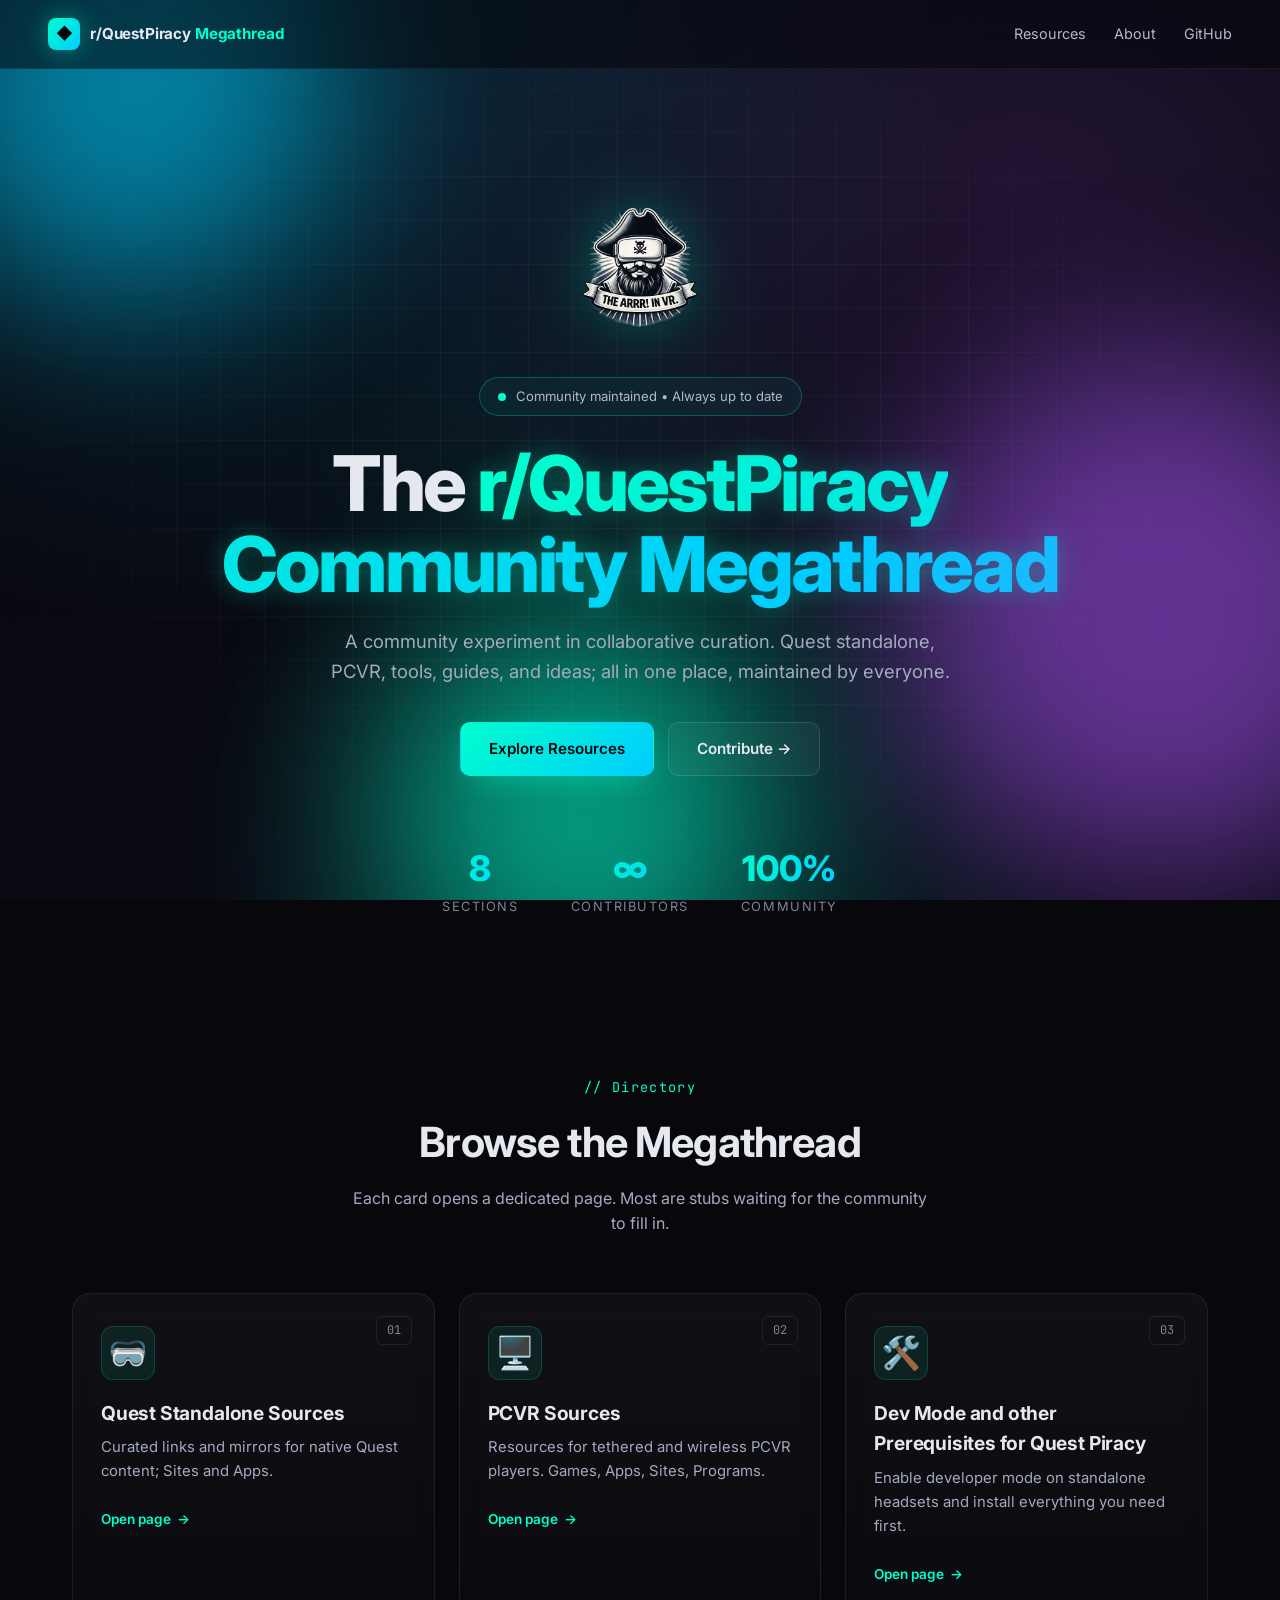
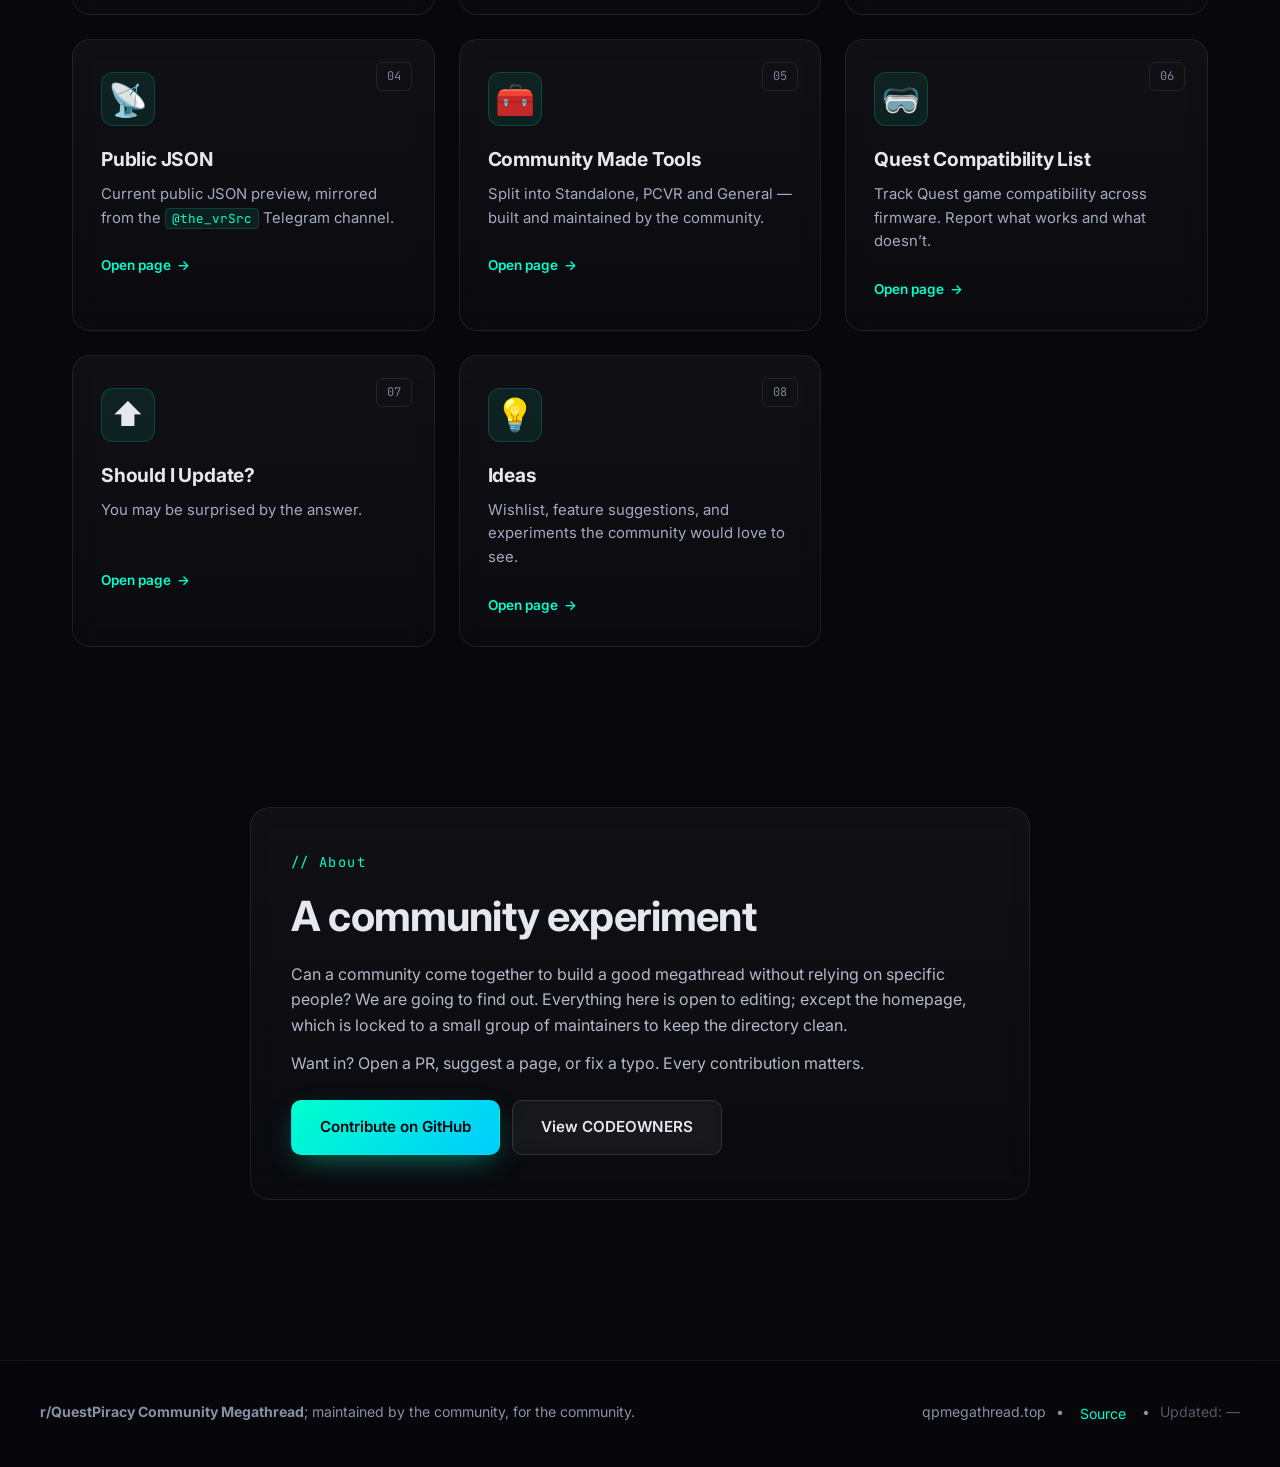
==== commit 9a63c5be: "Merge pull request #38 from KaladinDMP/claude/add-pages-translations-fayLy Claude/add pages translat" ====
--- a/index.html
+++ b/index.html
@@ -30,9 +30,9 @@
         <span class="brand-text">r/QuestPiracy <span class="brand-accent">Megathread</span></span>
     </a>
     <div class="nav-links">
-        <a href="#resources">Resources</a>
-        <a href="#about">About</a>
-        <a href="https://github.com/KaladinDMP/QP-Megathread" target="_blank" rel="noopener">GitHub</a>
+        <a href="#resources" data-i18n="nav.resources">Resources</a>
+        <a href="#about" data-i18n="nav.about">About</a>
+        <a href="https://github.com/KaladinDMP/QP-Megathread" target="_blank" rel="noopener" data-i18n="nav.github">GitHub</a>
     </div>
 </nav>
 
@@ -43,31 +43,31 @@
     </div>
     <div class="hero-badge">
         <span class="pulse-dot"></span>
-        Community maintained &bull; Always up to date
+        <span data-i18n="hero.badge">Community maintained &bull; Always up to date</span>
     </div>
-    <h1 class="hero-title">
+    <h1 class="hero-title" data-i18n-html="hero.title">
         The <span class="gradient-text">r/QuestPiracy Community Megathread</span>
     </h1>
-    <p class="hero-sub">
+    <p class="hero-sub" data-i18n="hero.sub">
         A community experiment in collaborative curation. Quest standalone, PCVR, tools, guides, and ideas; all in one place, maintained by everyone.
     </p>
     <div class="hero-cta">
-        <a href="#resources" class="btn btn-primary">Explore Resources</a>
-        <a href="https://github.com/KaladinDMP/QP-Megathread" target="_blank" rel="noopener" class="btn btn-ghost">Contribute →</a>
+        <a href="#resources" class="btn btn-primary" data-i18n="hero.cta.explore">Explore Resources</a>
+        <a href="https://github.com/KaladinDMP/QP-Megathread" target="_blank" rel="noopener" class="btn btn-ghost" data-i18n="hero.cta.contribute">Contribute →</a>
     </div>
     <div class="hero-stats">
-        <div class="stat"><div class="stat-num">6</div><div class="stat-label">Sections</div></div>
-        <div class="stat"><div class="stat-num">∞</div><div class="stat-label">Contributors</div></div>
-        <div class="stat"><div class="stat-num">100%</div><div class="stat-label">Community</div></div>
+        <div class="stat"><div class="stat-num">8</div><div class="stat-label" data-i18n="stats.sections">Sections</div></div>
+        <div class="stat"><div class="stat-num">∞</div><div class="stat-label" data-i18n="stats.contributors">Contributors</div></div>
+        <div class="stat"><div class="stat-num">100%</div><div class="stat-label" data-i18n="stats.community">Community</div></div>
     </div>
 </header>
 
 <!-- Resources grid -->
 <section id="resources" class="section">
     <div class="section-head">
-        <div class="section-kicker">// Directory</div>
-        <h2 class="section-title">Browse the Megathread</h2>
-        <p class="section-sub">Each card opens a dedicated page. Most are stubs waiting for the community to fill in.</p>
+        <div class="section-kicker" data-i18n="resources.kicker">// Directory</div>
+        <h2 class="section-title" data-i18n="resources.title">Browse the Megathread</h2>
+        <p class="section-sub" data-i18n="resources.sub">Each card opens a dedicated page. Most are stubs waiting for the community to fill in.</p>
     </div>
 
     <div class="card-grid">
@@ -75,54 +75,72 @@
             <div class="card-glow"></div>
             <div class="card-icon">🥽</div>
             <div class="card-tag">01</div>
-            <h3 class="card-title">Quest Standalone Sources</h3>
-            <p class="card-desc">Curated links and mirrors for native Quest content; Sites and Apps.</p>
-            <div class="card-cta">Open page <span class="arrow">→</span></div>
+            <h3 class="card-title" data-i18n="card.quest.title">Quest Standalone Sources</h3>
+            <p class="card-desc" data-i18n="card.quest.desc">Curated links and mirrors for native Quest content; Sites and Apps.</p>
+            <div class="card-cta"><span data-i18n="card.cta">Open page</span> <span class="arrow">→</span></div>
         </a>
 
         <a href="pages/pcvr.html" class="card" style="--i:2">
             <div class="card-glow"></div>
             <div class="card-icon">🖥️</div>
             <div class="card-tag">02</div>
-            <h3 class="card-title">PCVR Sources</h3>
-            <p class="card-desc">Resources for tethered and wireless PCVR players. Games, Apps, Sites, Programs.</p>
-            <div class="card-cta">Open page <span class="arrow">→</span></div>
+            <h3 class="card-title" data-i18n="card.pcvr.title">PCVR Sources</h3>
+            <p class="card-desc" data-i18n="card.pcvr.desc">Resources for tethered and wireless PCVR players. Games, Apps, Sites, Programs.</p>
+            <div class="card-cta"><span data-i18n="card.cta">Open page</span> <span class="arrow">→</span></div>
         </a>
 
         <a href="pages/dev-mode.html" class="card" style="--i:3">
             <div class="card-glow"></div>
             <div class="card-icon">🛠️</div>
             <div class="card-tag">03</div>
-            <h3 class="card-title">Dev Mode and other Prerequisites for Quest Piracy</h3>
-            <p class="card-desc">Enable developer mode on standalone headsets and install everything you need first.</p>
-            <div class="card-cta">Open page <span class="arrow">→</span></div>
+            <h3 class="card-title" data-i18n="card.dev.title">Dev Mode and other Prerequisites for Quest Piracy</h3>
+            <p class="card-desc" data-i18n="card.dev.desc">Enable developer mode on standalone headsets and install everything you need first.</p>
+            <div class="card-cta"><span data-i18n="card.cta">Open page</span> <span class="arrow">→</span></div>
         </a>
 
         <a href="pages/public-json.html" class="card" style="--i:4">
             <div class="card-glow"></div>
             <div class="card-icon">📡</div>
             <div class="card-tag">04</div>
-            <h3 class="card-title">Public JSON</h3>
-            <p class="card-desc">Current public JSON preview, mirrored from the <code>@the_vrSrc</code> Telegram channel.</p>
-            <div class="card-cta">Open page <span class="arrow">→</span></div>
+            <h3 class="card-title" data-i18n="card.json.title">Public JSON</h3>
+            <p class="card-desc" data-i18n-html="card.json.desc">Current public JSON preview, mirrored from the <code>@the_vrSrc</code> Telegram channel.</p>
+            <div class="card-cta"><span data-i18n="card.cta">Open page</span> <span class="arrow">→</span></div>
         </a>
 
         <a href="pages/tools.html" class="card" style="--i:5">
             <div class="card-glow"></div>
             <div class="card-icon">🧰</div>
             <div class="card-tag">05</div>
-            <h3 class="card-title">Community Made Tools</h3>
-            <p class="card-desc">Split into Standalone, PCVR and General &mdash; built and maintained by the community.</p>
-            <div class="card-cta">Open page <span class="arrow">→</span></div>
+            <h3 class="card-title" data-i18n="card.tools.title">Community Made Tools</h3>
+            <p class="card-desc" data-i18n="card.tools.desc">Split into Standalone, PCVR and General — built and maintained by the community.</p>
+            <div class="card-cta"><span data-i18n="card.cta">Open page</span> <span class="arrow">→</span></div>
         </a>
 
-        <a href="pages/ideas.html" class="card" style="--i:6">
+        <a href="pages/list.html" class="card" style="--i:6">
+            <div class="card-glow"></div>
+            <div class="card-icon">🥽</div>
+            <div class="card-tag">06</div>
+            <h3 class="card-title" data-i18n="card.list.title">Quest Compatibility List</h3>
+            <p class="card-desc" data-i18n="card.list.desc">Track Quest game compatibility across firmware. Report what works and what doesn’t.</p>
+            <div class="card-cta"><span data-i18n="card.cta">Open page</span> <span class="arrow">→</span></div>
+        </a>
+
+        <a href="pages/should-i-update.html" class="card" style="--i:7">
+            <div class="card-glow"></div>
+            <div class="card-icon">⬆️</div>
+            <div class="card-tag">07</div>
+            <h3 class="card-title" data-i18n="card.update.title">Should I Update?</h3>
+            <p class="card-desc" data-i18n="card.update.desc">You may be surprised by the answer.</p>
+            <div class="card-cta"><span data-i18n="card.cta">Open page</span> <span class="arrow">→</span></div>
+        </a>
+
+        <a href="pages/ideas.html" class="card" style="--i:8">
             <div class="card-glow"></div>
             <div class="card-icon">💡</div>
-            <div class="card-tag">06</div>
-            <h3 class="card-title">Ideas for the Future</h3>
-            <p class="card-desc">Drop your wishlist, feature suggestions, and experiments youd love to see.</p>
-            <div class="card-cta">Open page <span class="arrow">→</span></div>
+            <div class="card-tag">08</div>
+            <h3 class="card-title" data-i18n="card.ideas.title">Ideas</h3>
+            <p class="card-desc" data-i18n="card.ideas.desc">Wishlist, feature suggestions, and experiments the community would love to see.</p>
+            <div class="card-cta"><span data-i18n="card.cta">Open page</span> <span class="arrow">→</span></div>
         </a>
     </div>
 </section>
@@ -131,18 +149,18 @@
 <section id="about" class="section">
     <div class="about-wrap">
         <div class="about-card">
-            <div class="section-kicker">// About</div>
-            <h2 class="section-title">A community experiment</h2>
-            <p>
+            <div class="section-kicker" data-i18n="about.kicker">// About</div>
+            <h2 class="section-title" data-i18n="about.title">A community experiment</h2>
+            <p data-i18n="about.p1">
                 Can a community come together to build a good megathread without relying on specific people? We are going to find out.
                 Everything here is open to editing; except the homepage, which is locked to a small group of maintainers to keep the directory clean.
             </p>
-            <p>
+            <p data-i18n="about.p2">
                 Want in? Open a PR, suggest a page, or fix a typo. Every contribution matters.
             </p>
             <div class="about-actions">
-                <a href="https://github.com/KaladinDMP/QP-Megathread" target="_blank" rel="noopener" class="btn btn-primary">Contribute on GitHub</a>
-                <a href="https://github.com/KaladinDMP/QP-Megathread/blob/main/.github/CODEOWNERS" target="_blank" rel="noopener" class="btn btn-ghost">View CODEOWNERS</a>
+                <a href="https://github.com/KaladinDMP/QP-Megathread" target="_blank" rel="noopener" class="btn btn-primary" data-i18n="about.cta.contribute">Contribute on GitHub</a>
+                <a href="https://github.com/KaladinDMP/QP-Megathread/blob/main/.github/CODEOWNERS" target="_blank" rel="noopener" class="btn btn-ghost" data-i18n="about.cta.codeowners">View CODEOWNERS</a>
             </div>
         </div>
     </div>
@@ -151,18 +169,19 @@
 <footer class="footer">
     <div class="footer-inner">
         <div>
-            <strong>r/QuestPiracy Community Megathread</strong>; maintained by the community, for the community.
+            <strong data-i18n="footer.title">r/QuestPiracy Community Megathread</strong>; <span data-i18n="footer.maintained">maintained by the community, for the community.</span>
         </div>
         <div class="footer-meta">
             <span>qpmegathread.top</span>
             <span>&bull;</span>
-            <a href="https://github.com/KaladinDMP/QP-Megathread" target="_blank" rel="noopener">Source</a>
+            <a href="https://github.com/KaladinDMP/QP-Megathread" target="_blank" rel="noopener" data-i18n="footer.source">Source</a>
             <span>&bull;</span>
             <span id="last-updated" style="opacity:0.6;">Updated: —</span>
         </div>
     </div>
 </footer>
 
+<script src="assets/js/i18n.js"></script>
 <script src="assets/js/main.js"></script>
 </body>
 </html>
